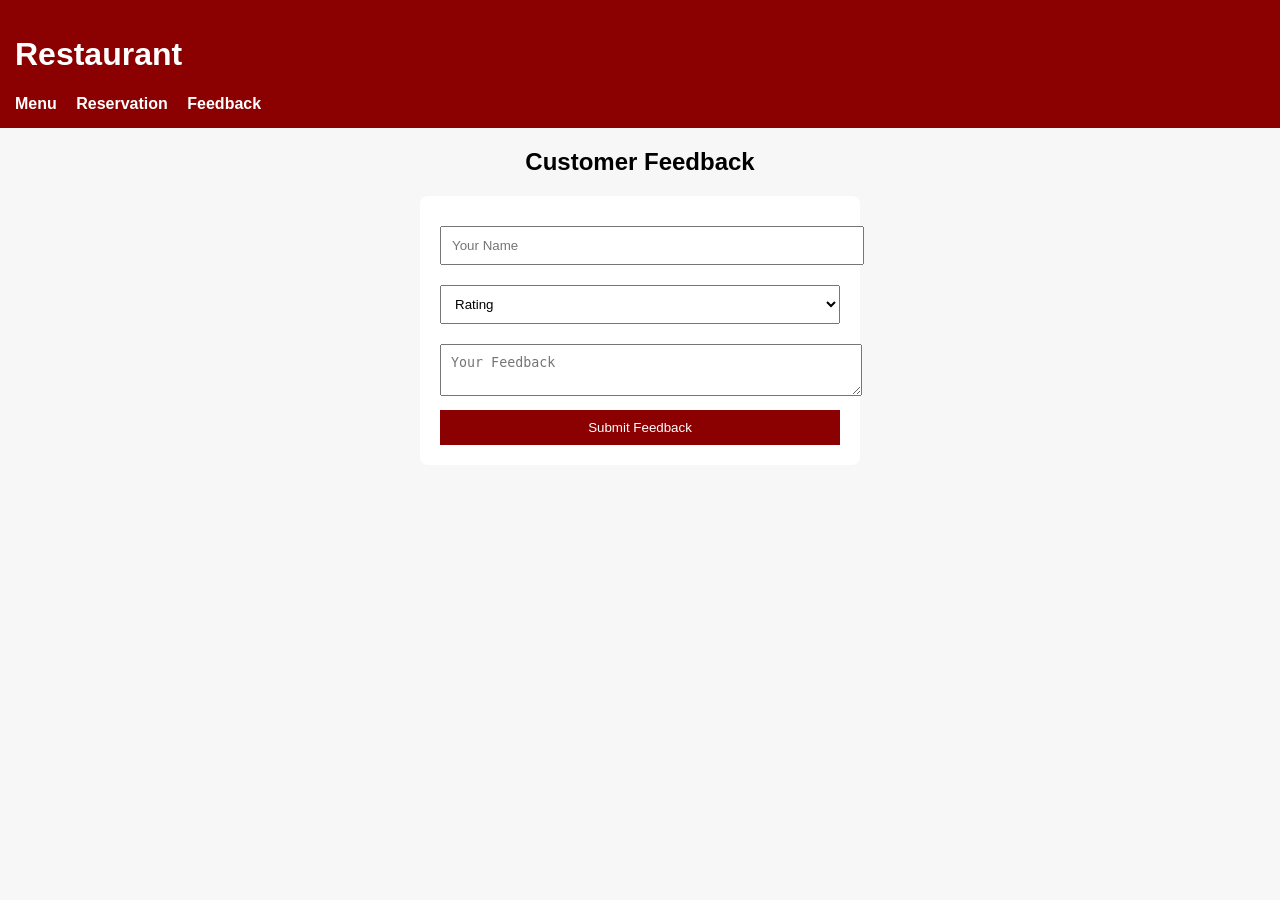
==== feedback.html @ 338cafe1 "first commit" ====
<!DOCTYPE html>
<html>
<head>
  <title>Customer Feedback</title>
  <link rel="stylesheet" href="style.css">
</head>
<body>

<header>
  <h1>Restaurant</h1>
  <nav>
    <a href="index.html">Menu</a>
    <a href="reservation.html">Reservation</a>
    <a href="feedback.html">Feedback</a>
  </nav>
</header>

<h2>Customer Feedback</h2>

<form class="form" onsubmit="submitFeedback(event)">
  <input type="text" placeholder="Your Name" required>
  <select required>
    <option value="">Rating</option>
    <option>⭐</option>
    <option>⭐⭐</option>
    <option>⭐⭐⭐</option>
    <option>⭐⭐⭐⭐</option>
    <option>⭐⭐⭐⭐⭐</option>
  </select>
  <textarea placeholder="Your Feedback" required></textarea>
  <button type="submit">Submit Feedback</button>
</form>

<script src="script.js"></script>
</body>
</html>
---- style.css ----
body {
  font-family: Arial, sans-serif;
  background: #f7f7f7;
  margin: 0;
}

header {
  background: #8b0000;
  color: white;
  padding: 15px;
}

nav a {
  color: white;
  margin-right: 15px;
  text-decoration: none;
  font-weight: bold;
}

h2 {
  text-align: center;
  margin: 20px 0;
}

.menu-grid {
  display: flex;
  justify-content: center;
  gap: 20px;
  flex-wrap: wrap;
}

.menu-item {
  background: white;
  padding: 20px;
  border-radius: 8px;
  width: 200px;
  text-align: center;
  box-shadow: 0 0 5px #ccc;
}

.cart, .form {
  background: white;
  max-width: 400px;
  margin: 20px auto;
  padding: 20px;
  border-radius: 8px;
}

.form input, .form textarea, .form select {
  width: 100%;
  padding: 10px;
  margin: 10px 0;
}

button {
  background: #8b0000;
  color: white;
  border: none;
  padding: 10px;
  width: 100%;
  cursor: pointer;
}

/* Login Page Styles */
body.login-page {
  background: #8b0000;
  min-height: 100vh;
  display: flex;
  align-items: center;
  justify-content: center;
  margin: 0;
}

.login-container {
  background: white;
  border-radius: 10px;
  padding: 40px;
  width: 90%;
  max-width: 400px;
  box-shadow: 0 4px 10px rgba(0, 0, 0, 0.2);
}

.login-logo {
  text-align: center;
  margin-bottom: 35px;
}

.login-logo h1 {
  font-size: 2rem;
  color: #8b0000;
  margin-bottom: 5px;
}

.login-logo p {
  color: #666;
  font-size: 0.9rem;
}

.login-welcome {
  text-align: center;
  color: #666;
  margin-bottom: 25px;
  font-size: 0.9rem;
}

.decorative-line {
  height: 2px;
  background: #8b0000;
  margin: 20px 0;
}

.login-form-group {
  margin-bottom: 20px;
}

.login-form-group label {
  display: block;
  color: #333;
  font-size: 0.9rem;
  font-weight: 600;
  margin-bottom: 8px;
}

.login-form-group input {
  width: 100%;
  padding: 12px;
  background: #f8f8f8;
  border: 1px solid #ddd;
  border-radius: 5px;
  color: #333;
  font-size: 1rem;
  box-sizing: border-box;
}

.login-form-group input:focus {
  outline: none;
  border-color: #8b0000;
}

.login-button {
  width: 100%;
  padding: 12px;
  background: #8b0000;
  border: none;
  border-radius: 5px;
  color: white;
  font-size: 1rem;
  font-weight: 600;
  cursor: pointer;
  margin-top: 10px;
}

.login-button:hover {
  background: #a00000;
}
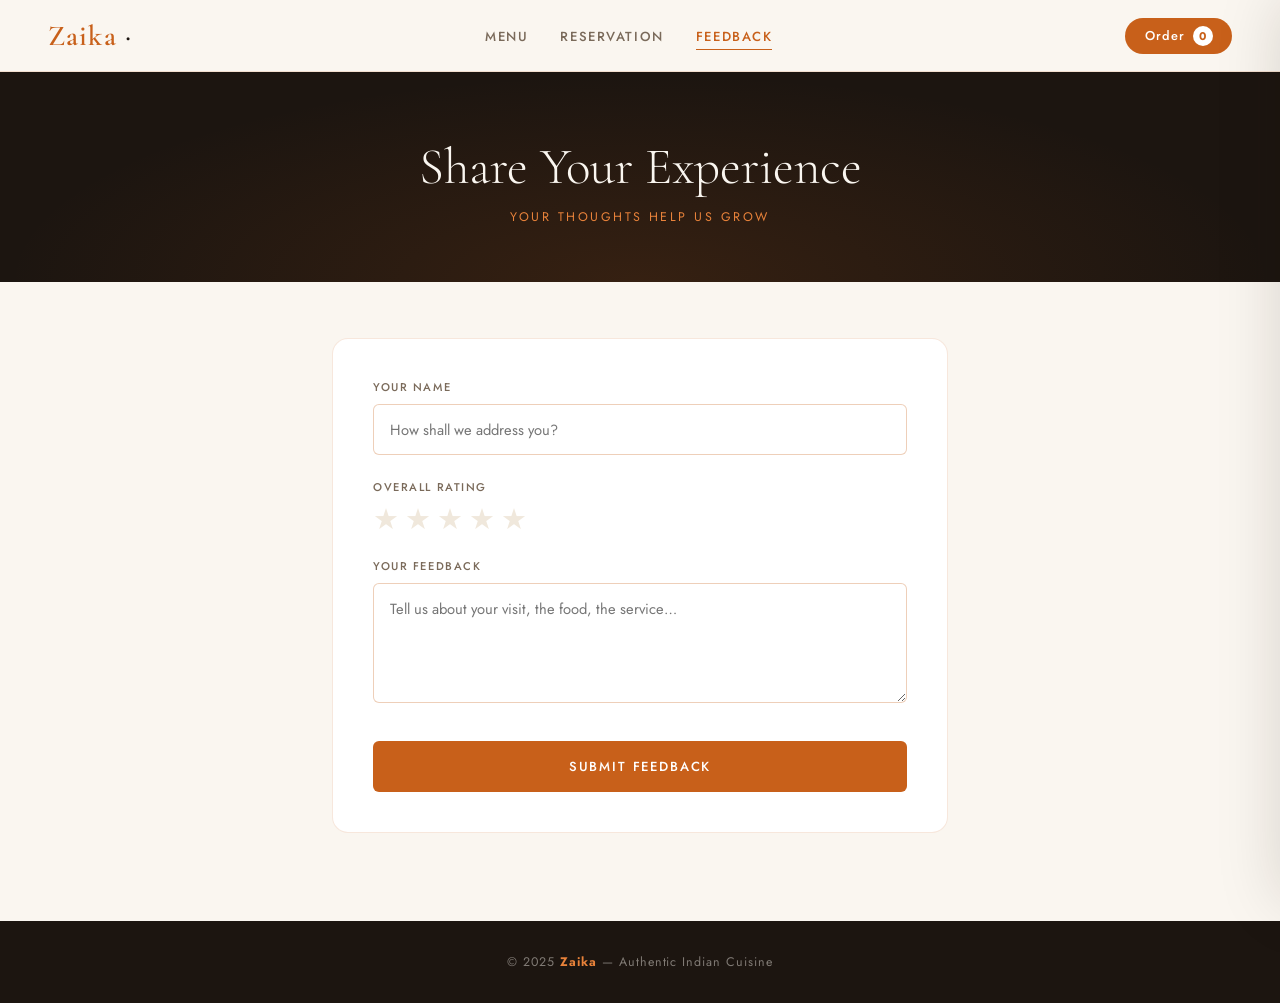
==== commit f022f680: "minor changes" ====
--- a/feedback.html
+++ b/feedback.html
@@ -1,37 +1,73 @@
 <!DOCTYPE html>
-<html>
+<html lang="en">
 <head>
-  <title>Customer Feedback</title>
+  <meta charset="UTF-8">
+  <meta name="viewport" content="width=device-width, initial-scale=1.0">
+  <title>Zaika — Feedback</title>
   <link rel="stylesheet" href="style.css">
+  <style>
+    body { padding-top: 72px; }
+
+    .star-rating {
+      display: flex;
+      gap: 6px;
+      margin-top: 0.4rem;
+    }
+    .star {
+      font-size: 1.8rem;
+      cursor: pointer;
+      color: var(--cream-dark);
+      transition: color 0.15s, transform 0.1s;
+      user-select: none;
+      line-height: 1;
+    }
+    .star:hover,
+    .star.active {
+      color: var(--gold-light);
+      transform: scale(1.15);
+    }
+  </style>
 </head>
 <body>
 
-<header>
-  <h1>Restaurant</h1>
-  <nav>
-    <a href="index.html">Menu</a>
-    <a href="reservation.html">Reservation</a>
-    <a href="feedback.html">Feedback</a>
-  </nav>
-</header>
+  <div class="page-hero">
+    <h1>Share Your Experience</h1>
+    <p>Your thoughts help us grow</p>
+  </div>
 
-<h2>Customer Feedback</h2>
+  <div class="form-page-body">
+    <div class="form-card">
+      <form onsubmit="handleFeedback(event)">
+        <div class="form-group">
+          <label for="fb-name">Your Name</label>
+          <input id="fb-name" type="text" placeholder="How shall we address you?" required>
+        </div>
 
-<form class="form" onsubmit="submitFeedback(event)">
-  <input type="text" placeholder="Your Name" required>
-  <select required>
-    <option value="">Rating</option>
-    <option>⭐</option>
-    <option>⭐⭐</option>
-    <option>⭐⭐⭐</option>
-    <option>⭐⭐⭐⭐</option>
-    <option>⭐⭐⭐⭐⭐</option>
-  </select>
-  <textarea placeholder="Your Feedback" required></textarea>
-  <button type="submit">Submit Feedback</button>
-</form>
+        <div class="form-group">
+          <label>Overall Rating</label>
+          <div class="star-rating" id="stars">
+            <span class="star" data-value="1">★</span>
+            <span class="star" data-value="2">★</span>
+            <span class="star" data-value="3">★</span>
+            <span class="star" data-value="4">★</span>
+            <span class="star" data-value="5">★</span>
+          </div>
+        </div>
 
-<script src="script.js"></script>
+        <div class="form-group">
+          <label for="fb-text">Your Feedback</label>
+          <textarea id="fb-text" placeholder="Tell us about your visit, the food, the service…" required></textarea>
+        </div>
+
+        <button type="submit" class="btn-primary">Submit Feedback</button>
+      </form>
+    </div>
+  </div>
+
+  <footer>© 2025 <strong>Zaika</strong> — Authentic Indian Cuisine</footer>
+
+  <script src="nav.js"></script>
+  <script src="script.js"></script>
+  <script src="feedback.js"></script>
 </body>
 </html>
-
--- a/style.css
+++ b/style.css
@@ -1,155 +1,305 @@
+@import url('https://fonts.googleapis.com/css2?family=Cormorant+Garamond:ital,wght@0,300;0,400;0,600;1,300;1,400&family=Jost:wght@300;400;500&display=swap');
+
+*, *::before, *::after { box-sizing: border-box; margin: 0; padding: 0; }
+
+:root {
+  --saffron: #C8601A;
+  --saffron-light: #E8823A;
+  --saffron-pale: #FDF3EB;
+  --spice: #7C2D12;
+  --gold-light: #D4A017;
+  --cream: #FAF6F0;
+  --cream-dark: #F0E8DC;
+  --charcoal: #1C1510;
+  --charcoal-mid: #3A2E26;
+  --text-muted: #7A6A5A;
+  --text-light: #A8998A;
+  --white: #FFFFFF;
+  --border: rgba(200,96,26,0.15);
+  --border-strong: rgba(200,96,26,0.3);
+  --shadow: 0 20px 60px rgba(28,21,16,0.12);
+  --shadow-sm: 0 4px 20px rgba(28,21,16,0.08);
+}
+
+html { scroll-behavior: smooth; }
+
 body {
-  font-family: Arial, sans-serif;
-  background: #f7f7f7;
-  margin: 0;
-}
-
-header {
-  background: #8b0000;
-  color: white;
-  padding: 15px;
-}
-
-nav a {
-  color: white;
-  margin-right: 15px;
+  font-family: 'Jost', sans-serif;
+  background: var(--cream);
+  color: var(--charcoal);
+  min-height: 100vh;
+  overflow-x: hidden;
+}
+
+/* ─── NAVIGATION ─── */
+nav {
+  position: fixed; top: 0; left: 0; right: 0; z-index: 100;
+  display: flex; align-items: center; justify-content: space-between;
+  padding: 0 3rem;
+  height: 72px;
+  background: rgba(250,246,240,0.92);
+  backdrop-filter: blur(12px);
+  border-bottom: 1px solid var(--border);
+}
+.nav-brand {
+  font-family: 'Cormorant Garamond', serif;
+  font-size: 1.8rem;
+  font-weight: 600;
+  color: var(--saffron);
+  letter-spacing: 0.04em;
   text-decoration: none;
-  font-weight: bold;
-}
-
-h2 {
-  text-align: center;
-  margin: 20px 0;
-}
-
-.menu-grid {
-  display: flex;
-  justify-content: center;
-  gap: 20px;
-  flex-wrap: wrap;
-}
-
-.menu-item {
-  background: white;
-  padding: 20px;
-  border-radius: 8px;
-  width: 200px;
-  text-align: center;
-  box-shadow: 0 0 5px #ccc;
-}
-
-.cart, .form {
-  background: white;
-  max-width: 400px;
-  margin: 20px auto;
-  padding: 20px;
-  border-radius: 8px;
-}
-
-.form input, .form textarea, .form select {
-  width: 100%;
-  padding: 10px;
-  margin: 10px 0;
-}
-
-button {
-  background: #8b0000;
+}
+.nav-brand span { color: var(--charcoal); font-style: italic; }
+.nav-links { display: flex; gap: 2rem; list-style: none; }
+.nav-links a {
+  font-size: 0.82rem;
+  font-weight: 500;
+  letter-spacing: 0.12em;
+  text-transform: uppercase;
+  color: var(--text-muted);
+  text-decoration: none;
+  padding-bottom: 3px;
+  border-bottom: 1.5px solid transparent;
+  transition: color 0.2s, border-color 0.2s;
+}
+.nav-links a:hover,
+.nav-links a.active { color: var(--saffron); border-color: var(--saffron); }
+.nav-cart-btn {
+  background: var(--saffron);
   color: white;
   border: none;
-  padding: 10px;
+  padding: 0.5rem 1.2rem;
+  border-radius: 40px;
+  font-family: 'Jost', sans-serif;
+  font-size: 0.8rem;
+  font-weight: 500;
+  letter-spacing: 0.08em;
+  cursor: pointer;
+  transition: background 0.2s, transform 0.15s;
+  display: flex; align-items: center; gap: 8px;
+}
+.nav-cart-btn:hover { background: var(--saffron-light); transform: translateY(-1px); }
+.cart-badge {
+  background: white;
+  color: var(--saffron);
+  width: 20px; height: 20px;
+  border-radius: 50%;
+  font-size: 0.7rem;
+  font-weight: 700;
+  display: flex; align-items: center; justify-content: center;
+}
+
+/* ─── PAGE HERO ─── */
+.page-hero {
+  background: var(--charcoal);
+  padding: 4rem 3rem 3.5rem;
+  text-align: center;
+  position: relative;
+  overflow: hidden;
+}
+.page-hero::before {
+  content: '';
+  position: absolute; inset: 0;
+  background: radial-gradient(ellipse at 50% 100%, rgba(200,96,26,0.15) 0%, transparent 70%);
+}
+.page-hero h1 {
+  font-family: 'Cormorant Garamond', serif;
+  font-size: clamp(2rem, 4vw, 3.2rem);
+  font-weight: 300;
+  color: var(--cream);
+  position: relative;
+  margin-bottom: 0.6rem;
+}
+.page-hero p {
+  font-size: 0.78rem;
+  letter-spacing: 0.2em;
+  text-transform: uppercase;
+  color: var(--saffron-light);
+  position: relative;
+}
+
+/* ─── FORMS ─── */
+.form-page-body {
+  max-width: 680px;
+  margin: 0 auto;
+  padding: 3.5rem 2rem;
+}
+.form-card {
+  background: var(--white);
+  border: 1px solid var(--border);
+  border-radius: 16px;
+  padding: 2.5rem;
+}
+.form-group { margin-bottom: 1.5rem; }
+.form-group label {
+  display: block;
+  font-size: 0.7rem;
+  font-weight: 500;
+  letter-spacing: 0.14em;
+  text-transform: uppercase;
+  color: var(--text-muted);
+  margin-bottom: 0.6rem;
+}
+.form-group input,
+.form-group select,
+.form-group textarea {
   width: 100%;
+  padding: 0.85rem 1rem;
+  background: var(--white);
+  border: 1px solid var(--border-strong);
+  border-radius: 6px;
+  font-family: 'Jost', sans-serif;
+  font-size: 0.92rem;
+  color: var(--charcoal);
+  transition: border-color 0.2s, box-shadow 0.2s;
+  outline: none;
+  appearance: none;
+}
+.form-group input:focus,
+.form-group select:focus,
+.form-group textarea:focus {
+  border-color: var(--saffron);
+  box-shadow: 0 0 0 3px rgba(200,96,26,0.1);
+}
+.form-group textarea { resize: vertical; min-height: 120px; }
+.form-row { display: grid; grid-template-columns: 1fr 1fr; gap: 1rem; }
+.form-info {
+  background: var(--saffron-pale);
+  border: 1px solid rgba(200,96,26,0.2);
+  border-radius: 8px;
+  padding: 1rem 1.2rem;
+  margin-bottom: 1.5rem;
+  font-size: 0.82rem;
+  color: var(--spice);
+  line-height: 1.6;
+}
+.btn-primary {
+  width: 100%;
+  padding: 1rem;
+  background: var(--saffron);
+  color: white;
+  border: none;
+  border-radius: 6px;
+  font-family: 'Jost', sans-serif;
+  font-size: 0.82rem;
+  font-weight: 500;
+  letter-spacing: 0.14em;
+  text-transform: uppercase;
   cursor: pointer;
-}
-
-/* Login Page Styles */
-body.login-page {
-  background: #8b0000;
-  min-height: 100vh;
-  display: flex;
-  align-items: center;
-  justify-content: center;
-  margin: 0;
-}
-
-.login-container {
-  background: white;
+  transition: background 0.2s, transform 0.15s, box-shadow 0.2s;
+  margin-top: 0.5rem;
+}
+.btn-primary:hover {
+  background: var(--saffron-light);
+  transform: translateY(-2px);
+  box-shadow: 0 8px 24px rgba(200,96,26,0.3);
+}
+.btn-primary:active { transform: translateY(0); }
+
+/* ─── CART PANEL ─── */
+.cart-overlay {
+  position: fixed; inset: 0; z-index: 200;
+  background: rgba(28,21,16,0.5);
+  display: none;
+  backdrop-filter: blur(4px);
+}
+.cart-overlay.open { display: block; }
+.cart-panel {
+  position: fixed; top: 0; right: -460px; bottom: 0;
+  width: 440px; z-index: 201;
+  background: var(--cream);
+  box-shadow: -20px 0 60px rgba(28,21,16,0.15);
+  display: flex; flex-direction: column;
+  transition: right 0.35s cubic-bezier(0.4,0,0.2,1);
+  padding: 2rem;
+}
+.cart-panel.open { right: 0; }
+.cart-header {
+  display: flex; justify-content: space-between; align-items: center;
+  margin-bottom: 2rem;
+  padding-bottom: 1rem;
+  border-bottom: 1px solid var(--border);
+}
+.cart-header h2 {
+  font-family: 'Cormorant Garamond', serif;
+  font-size: 1.6rem;
+  font-weight: 400;
+}
+.cart-close {
+  background: none; border: none; cursor: pointer;
+  font-size: 1.4rem; color: var(--text-muted);
+  line-height: 1; padding: 4px;
+}
+.cart-items { flex: 1; overflow-y: auto; }
+.cart-item {
+  display: flex; justify-content: space-between; align-items: center;
+  padding: 0.9rem 0;
+  border-bottom: 1px solid var(--border);
+}
+.cart-item-name { font-size: 0.9rem; }
+.cart-item-price {
+  font-family: 'Cormorant Garamond', serif;
+  font-size: 1.1rem;
+  color: var(--saffron);
+}
+.cart-item-remove {
+  background: none; border: none; cursor: pointer;
+  color: var(--text-light); font-size: 1rem; margin-left: 0.8rem;
+  transition: color 0.15s;
+}
+.cart-item-remove:hover { color: var(--saffron); }
+.cart-footer { padding-top: 1.5rem; border-top: 1px solid var(--border); }
+.cart-total {
+  display: flex; justify-content: space-between;
+  font-family: 'Cormorant Garamond', serif;
+  font-size: 1.4rem;
+  margin-bottom: 1.2rem;
+}
+.cart-empty {
+  text-align: center;
+  padding: 3rem 0;
+  color: var(--text-muted);
+  font-size: 0.9rem;
+  line-height: 1.8;
+}
+.cart-empty-icon { font-size: 2rem; margin-bottom: 1rem; opacity: 0.3; }
+
+/* ─── TOAST ─── */
+.success-toast {
+  display: none;
+  position: fixed; bottom: 2rem; right: 2rem; z-index: 300;
+  background: var(--charcoal);
+  color: var(--cream);
+  padding: 1rem 1.5rem;
   border-radius: 10px;
-  padding: 40px;
-  width: 90%;
-  max-width: 400px;
-  box-shadow: 0 4px 10px rgba(0, 0, 0, 0.2);
-}
-
-.login-logo {
+  border-left: 4px solid var(--saffron);
+  font-size: 0.88rem;
+  box-shadow: var(--shadow);
+  animation: slideUp 0.4s ease;
+}
+@keyframes slideUp {
+  from { opacity: 0; transform: translateY(20px); }
+  to   { opacity: 1; transform: translateY(0); }
+}
+
+/* ─── FOOTER ─── */
+footer {
+  background: var(--charcoal);
+  color: rgba(250,246,240,0.45);
   text-align: center;
-  margin-bottom: 35px;
-}
-
-.login-logo h1 {
-  font-size: 2rem;
-  color: #8b0000;
-  margin-bottom: 5px;
-}
-
-.login-logo p {
-  color: #666;
-  font-size: 0.9rem;
-}
-
-.login-welcome {
-  text-align: center;
-  color: #666;
-  margin-bottom: 25px;
-  font-size: 0.9rem;
-}
-
-.decorative-line {
-  height: 2px;
-  background: #8b0000;
-  margin: 20px 0;
-}
-
-.login-form-group {
-  margin-bottom: 20px;
-}
-
-.login-form-group label {
-  display: block;
-  color: #333;
-  font-size: 0.9rem;
-  font-weight: 600;
-  margin-bottom: 8px;
-}
-
-.login-form-group input {
-  width: 100%;
-  padding: 12px;
-  background: #f8f8f8;
-  border: 1px solid #ddd;
-  border-radius: 5px;
-  color: #333;
-  font-size: 1rem;
-  box-sizing: border-box;
-}
-
-.login-form-group input:focus {
-  outline: none;
-  border-color: #8b0000;
-}
-
-.login-button {
-  width: 100%;
-  padding: 12px;
-  background: #8b0000;
-  border: none;
-  border-radius: 5px;
-  color: white;
-  font-size: 1rem;
-  font-weight: 600;
-  cursor: pointer;
-  margin-top: 10px;
-}
-
-.login-button:hover {
-  background: #a00000;
-}
+  padding: 2rem;
+  font-size: 0.78rem;
+  letter-spacing: 0.08em;
+  margin-top: 2rem;
+}
+footer strong { color: var(--saffron-light); }
+
+/* ─── RESPONSIVE ─── */
+@media (max-width: 768px) {
+  nav { padding: 0 1.2rem; }
+  .nav-links { display: none; }
+  .form-page-body { padding: 2rem 1rem; }
+  .page-hero { padding: 3rem 1.5rem 2.5rem; }
+  .cart-panel { width: 100%; right: -100%; }
+  .form-row { grid-template-columns: 1fr; }
+}
